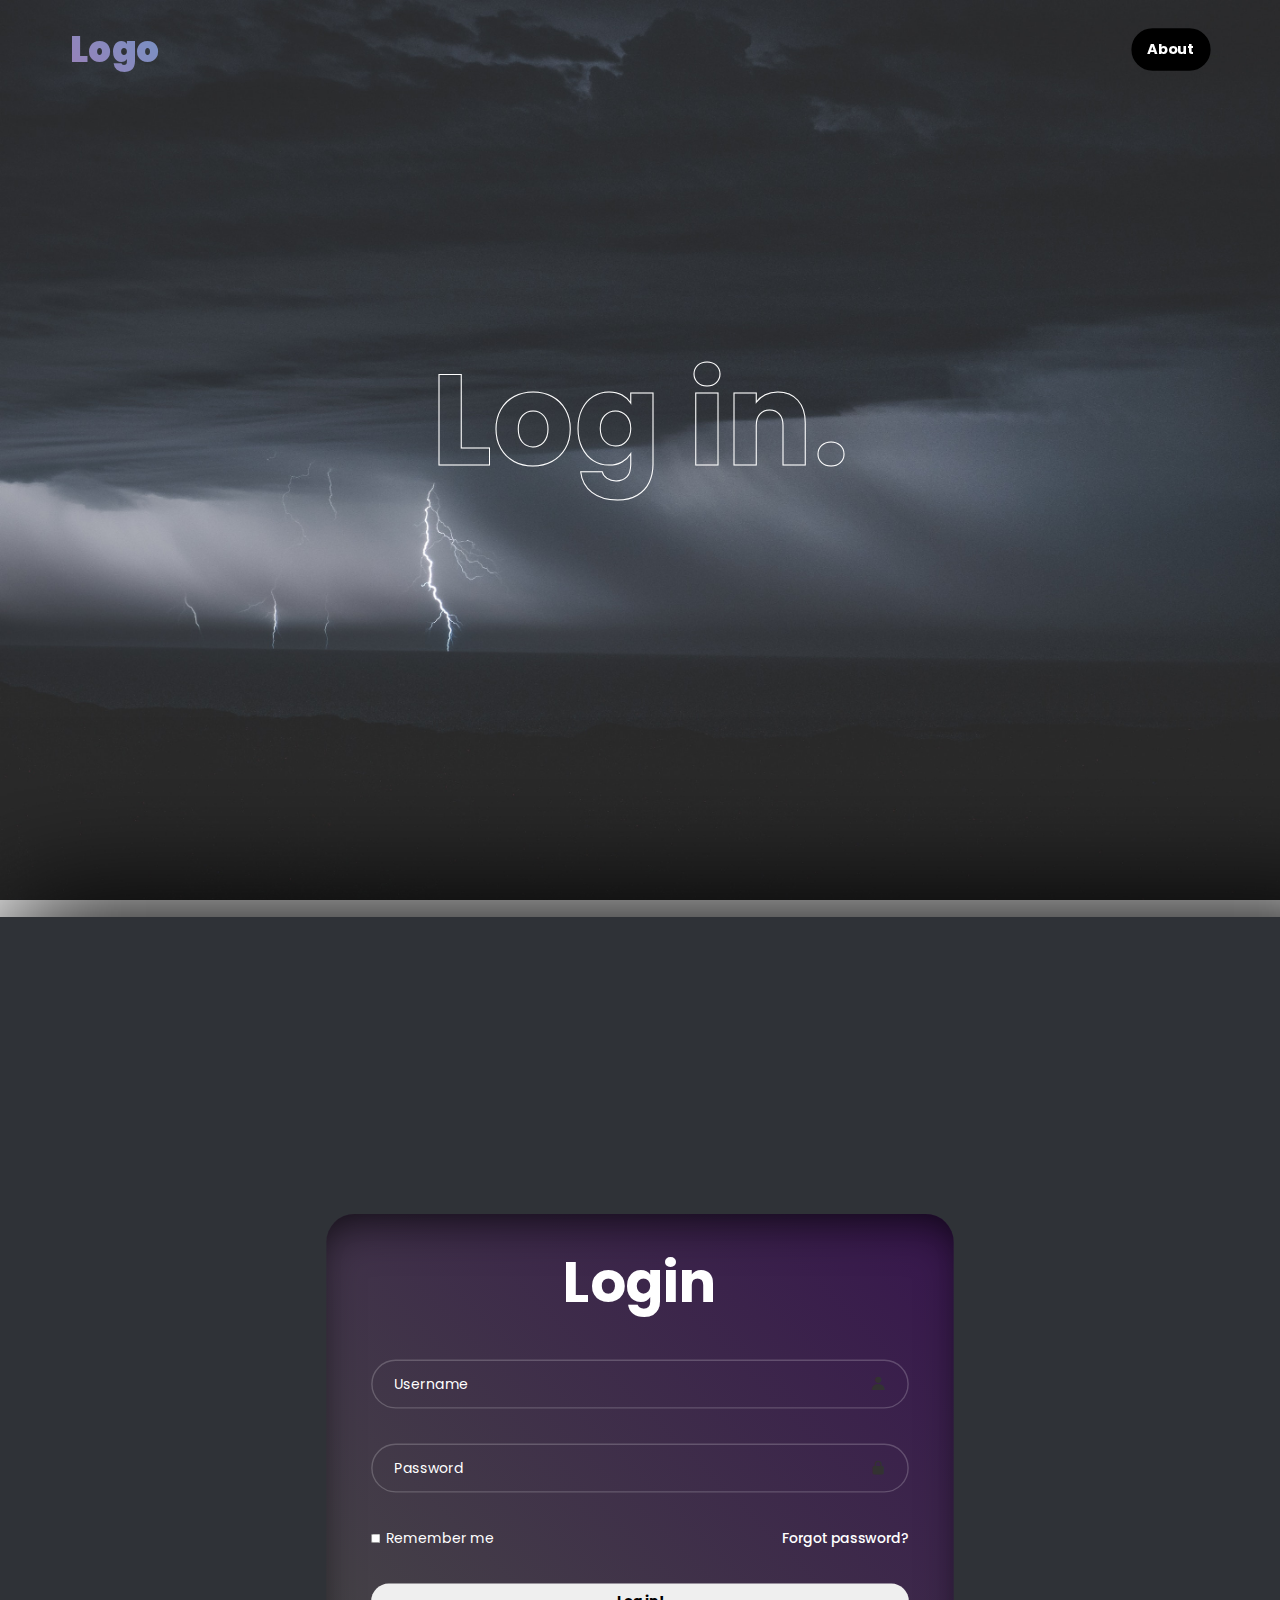
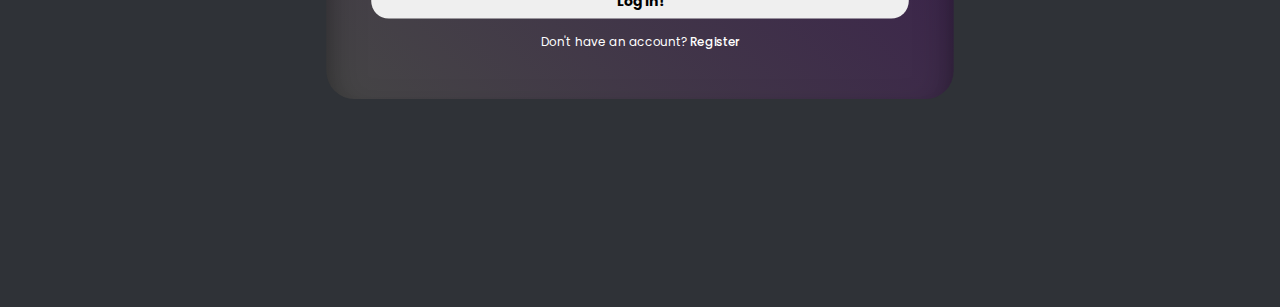
==== HTML/loginPage.html @ 50f30e70 "Add files via upload" ====
<!DOCTYPE html>
<html lang="en">
<head>
    <meta charset="UTF-8">
    <meta name="viewport" content="width=device-width, initial-scale=1.0">
    <link rel="stylesheet" href="/CSS/loginPage-styles.css">
    <title>Sign Up.</title>
    <link href='https://unpkg.com/boxicons@2.1.4/css/boxicons.min.css' rel='stylesheet'>
</head>
<body>
    <section class="navigation">
        <nav class="nav-element">
            <div class="logo"><a href="/index.html">Logo</a></div>
            <div class="list">
                <ul>
                    <li><a id="lat" href="/HTML/aboutPage.html" >About</a></li>
                </ul>
            </div>
        </nav>
    </section>

    <section class="main-sec" id="main-sec-id">
        <div class="container">
            <main class="main">
                <h1 data-tilt id="text">Log in.</h1>
            </main>
        </div>
    </section>

    <section class="login">
        <div class="wrapper">
            <form action="">
                <h1>Login</h1>
                <div class="input-box">
                    <input type="text" placeholder="Username" required>
                    <i class='bx bxs-user'></i>
                </div>
                <div class="input-box">
                    <input type="password" placeholder="Password" required>
                    <i class='bx bxs-lock-alt' ></i>
                </div>
                <div class="remember-forgot">
                    <label><input type="checkbox"> Remember me</label>
                    <a href="#">Forgot password?</a>
                </div>
                <button type="submit" class="btn">Log in!</button>
                <div class="register">
                    <p>Don't have an account? <a href="/HTML/signupPage.html">Register</a></p>
                </div>
            </form>
        </div>
    </section>
    <script type="text/javascript" src="/Java Script/scriptLogin.js"></script>
    <script src="https://ajax.googleapis.com/ajax/libs/jquery/3.6.4/jquery.min.js"></script>
    <script src="/Java Script/tilt.js"></script>
</body>
</html>
---- CSS/loginPage-styles.css ----
@import url('https://fonts.googleapis.com/css2?family=Poppins:wght@300;400;500;600;700;800;900&display=swap');

* {
    margin: 0;
    padding: 0;
    box-sizing: border-box;
    font-family: "Poppins";
}


/* Navigation Bar */
body {
    height: 100%;
    width: 100%;
    background-image: url(/images/Background.jpg);
    background-size: cover;
    background-repeat: no-repeat;
    background-attachment: fixed;
    position: relative;
}

.navigation {
    scale: 1;
    position: fixed;
    z-index: 9999;
    width: 100%;
}

.navigation .sticky {
    display: flex;
    flex-direction: row;
    justify-content: space-between;
    margin: 1% 5%;
    padding: 1% 2%;
    background-color: rgba(255, 255, 255, 0.082);
    border-radius: 50px;
    backdrop-filter: blur(8px);
    box-shadow: rgba(0, 0, 0, 0.3) 0px 7px 29px 0px;
    scale: 0.85;
}

.navigation nav {
    display: flex;
    transition: .3s ease;
    flex-direction: row;
    justify-content: space-between;
    margin: 1% 0;
    padding: 0.5% 0.5%;
    scale: 0.9;
    border-radius: 50px;
}

.navigation .logo a {
    font-weight: 900;
    font-size: 2.5rem;
    color: white;
    padding: 0.3% 0.4%;
    text-decoration: none;
    background: -webkit-linear-gradient(45deg, #9a81b8, #7592c4);
    -webkit-background-clip: text;
    -webkit-text-fill-color: transparent;
}

.navigation .list {
    justify-content: center;
    align-items: center;
    display: flex;
}

.navigation ul {
    list-style: none;
    display: flex;
    flex-direction: row;
    justify-content: space-between;
    gap: 20px;
}

.navigation ul li a {
    font-size: 1rem;
    font-weight: 400;
    color: white;
    text-decoration: none;

}

.navigation ul li:last-child a {
    font-weight: 700;
}

.navigation ul li:last-child {
    background-color: #000;
    border: 3px solid #000;
    transition: .3s;
}

.navigation ul li {
    border: 3px solid white;
    border-radius: 50px;
    padding: 0.5rem 0.9rem;
    transition: .3s;
}

.navigation ul li:hover {
    background-color: #000;
    border-color: #000;
}

.navigation ul li:last-child:hover {
    background-color: rgba(0,0,0,0);
    border-color: white;
}


/* main */
.main-sec {
    height: 88vh;
    position: relative;
}

.main-sec main h1 {
    display: flex;
    justify-content: center;
    padding-top: 50px;
    font-size: 8rem;
    -webkit-text-stroke: 1px white;
    color: transparent;
}

.main-sec .container {
    height: 100%;
}

.main-sec main {
    height: 100%;
    justify-content: center;
    align-items: center;
    display: flex;
}



.login {
    transform: translateY(125px);
    height: 110vh;
    background-color: #2f3237;
    display: flex;
    justify-content: center;
    align-items: center;
    min-height: 100vh;
    box-shadow: 50px 30px 120px 50px;
}

.wrapper {
    background: linear-gradient(45deg, #464646, rgb(55, 22, 77));
    width: 70%;
    height: 70%;
    color: white;
    padding: 3% 5%;
    margin-top: 7%;
    border-radius: 40px;
    scale: 0.7;
    box-shadow: rgba(0, 0, 0, 0.5) 0px 30px 60px -12px inset, rgba(0, 0, 0, 0.3) 0px 18px 36px -18px inset;
}

.wrapper h1 {
    text-align: center;
    font-size: 5rem;
}

.wrapper .input-box {
    width: 100%;
    height: 70px;
    margin: 50px 0;
    position: relative;
}

.wrapper .input-box input {
    width: 100%;
    height: 100%;
    background: transparent;
    border: none;
    outline: none;
    border: 2px solid rgba(255,255,255,0.2);
    border-radius: 40px;
    font-size: 20px;
    color: white;
    padding-left: 4%;
}

.wrapper .input-box input::placeholder {
    color: white;
}

.input-box i {
    position: absolute;
    right: 35px;
    transform: translateY(50%);
    top: 20%;
    scale: 1.5;
}

.wrapper .remember-forgot {
    display: flex;
    justify-content: space-between;
    font-size: 20px;
    margin: 50px 0;
} 

.remember-forgot label input {
    accent-color: white;
    margin-right: 3px;
}

.remember-forgot a {
    color: white;
    text-decoration: none;
    font-weight: 500;
}

.remember-forgot a:hover {
    text-decoration: underline;
}

.wrapper .btn {
    width: 100%;
    height: 50px;
    border-radius: 40px;
    outline: none;
    border: none; 
    cursor: pointer;
    font-size: 20px;
    font-weight: 700;
}

.wrapper .register {
    font-size: 17px;
    text-align: center;
    margin-top: 20px;
}

.register p a {
    color: white;
    text-decoration: none;
    font-weight: 500;
}

.register p a:hover {
    text-decoration: underline;
}

.wrapper .input-box i {
    color: #333232;
}
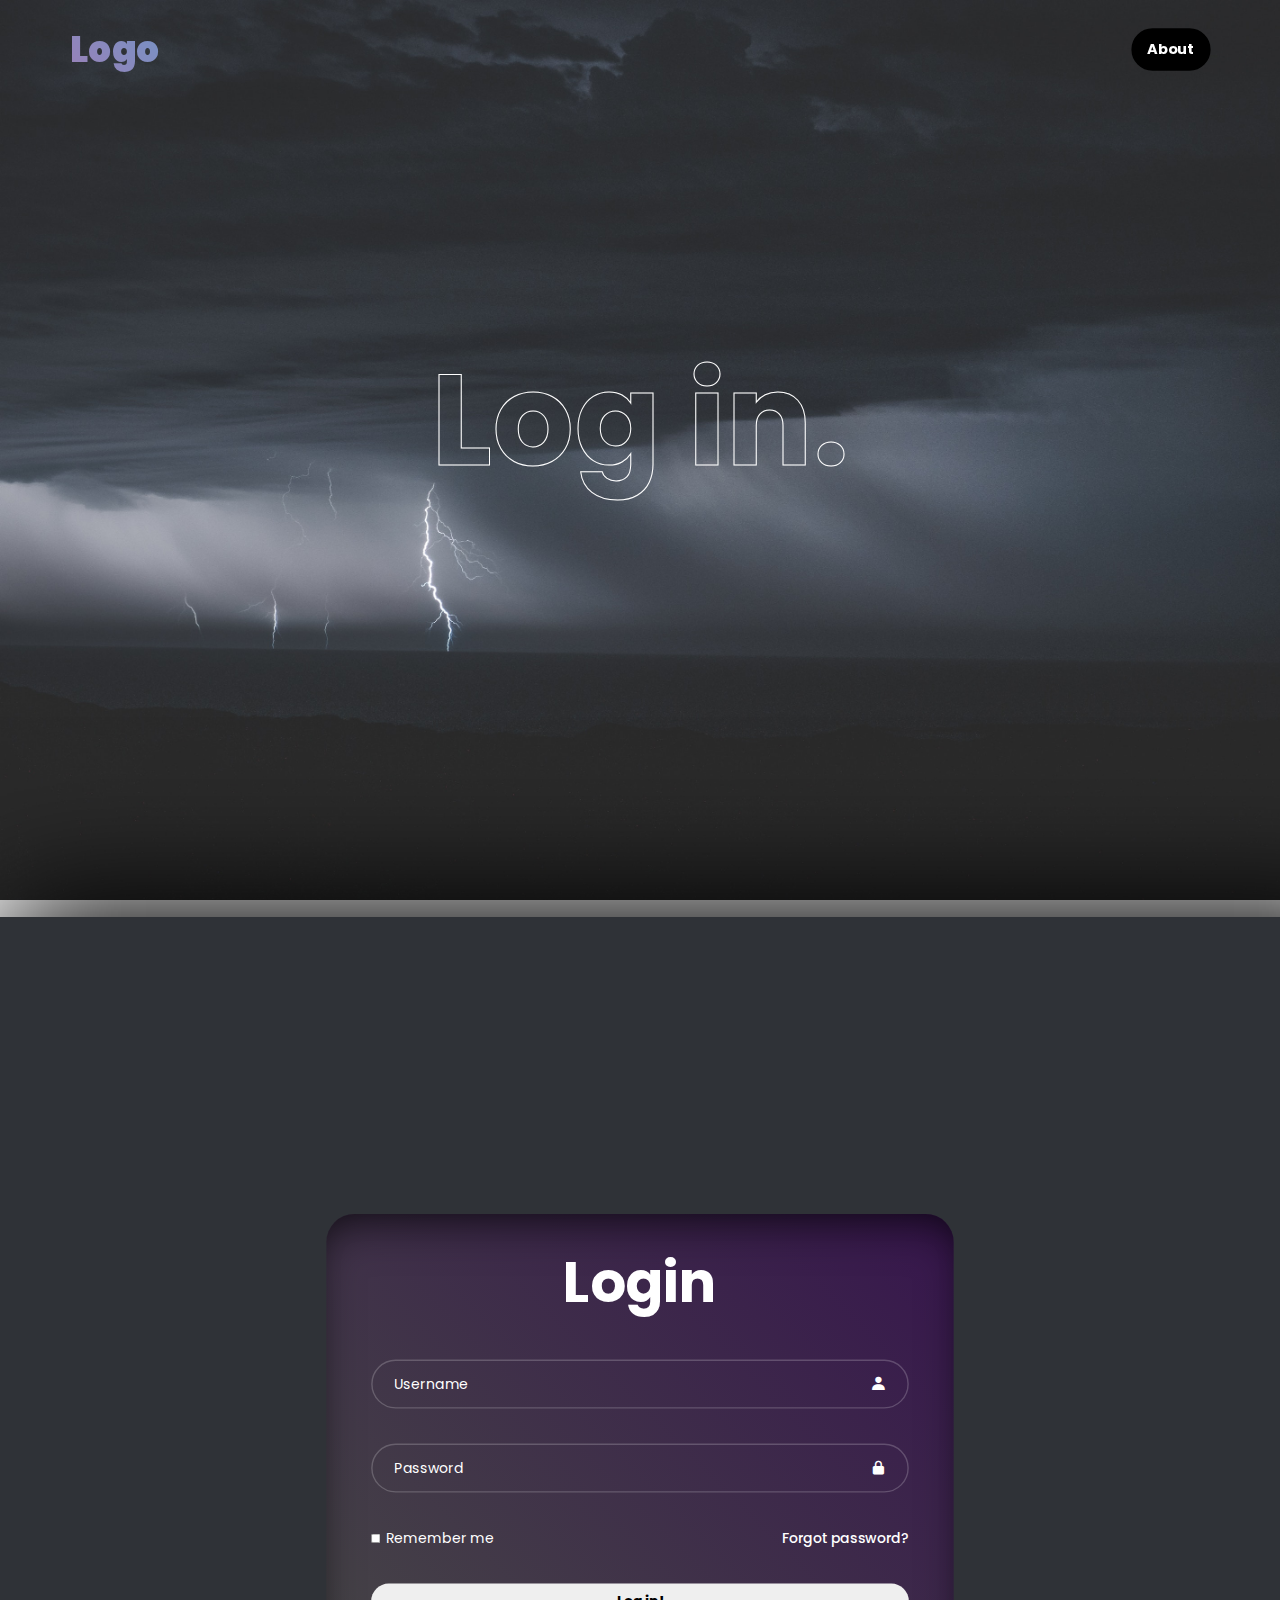
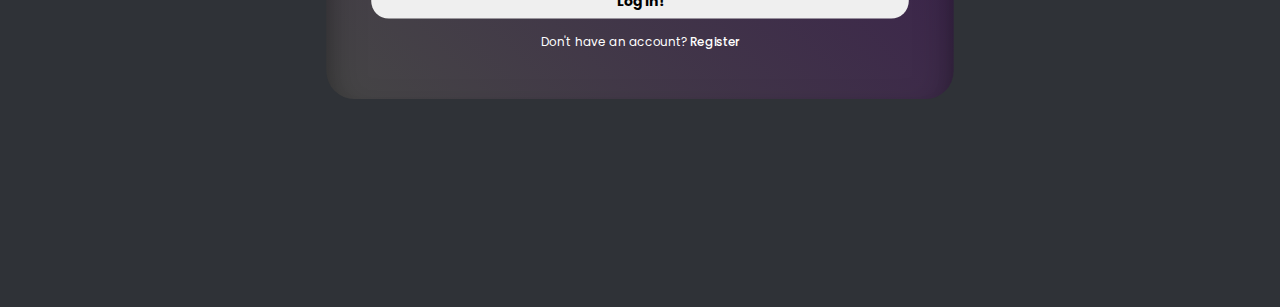
==== commit 8816cc3d: "Update loginPage.html" ====
--- a/HTML/loginPage.html
+++ b/HTML/loginPage.html
@@ -4,7 +4,7 @@
     <meta charset="UTF-8">
     <meta name="viewport" content="width=device-width, initial-scale=1.0">
     <link rel="stylesheet" href="/CSS/loginPage-styles.css">
-    <title>Sign Up.</title>
+    <title>Log In.</title>
     <link href='https://unpkg.com/boxicons@2.1.4/css/boxicons.min.css' rel='stylesheet'>
 </head>
 <body>
@@ -54,4 +54,4 @@
     <script src="https://ajax.googleapis.com/ajax/libs/jquery/3.6.4/jquery.min.js"></script>
     <script src="/Java Script/tilt.js"></script>
 </body>
-</html>+</html>
--- a/CSS/loginPage-styles.css
+++ b/CSS/loginPage-styles.css
@@ -249,5 +249,5 @@
 }
 
 .wrapper .input-box i {
-    color: #333232;
+    color: white;
 }